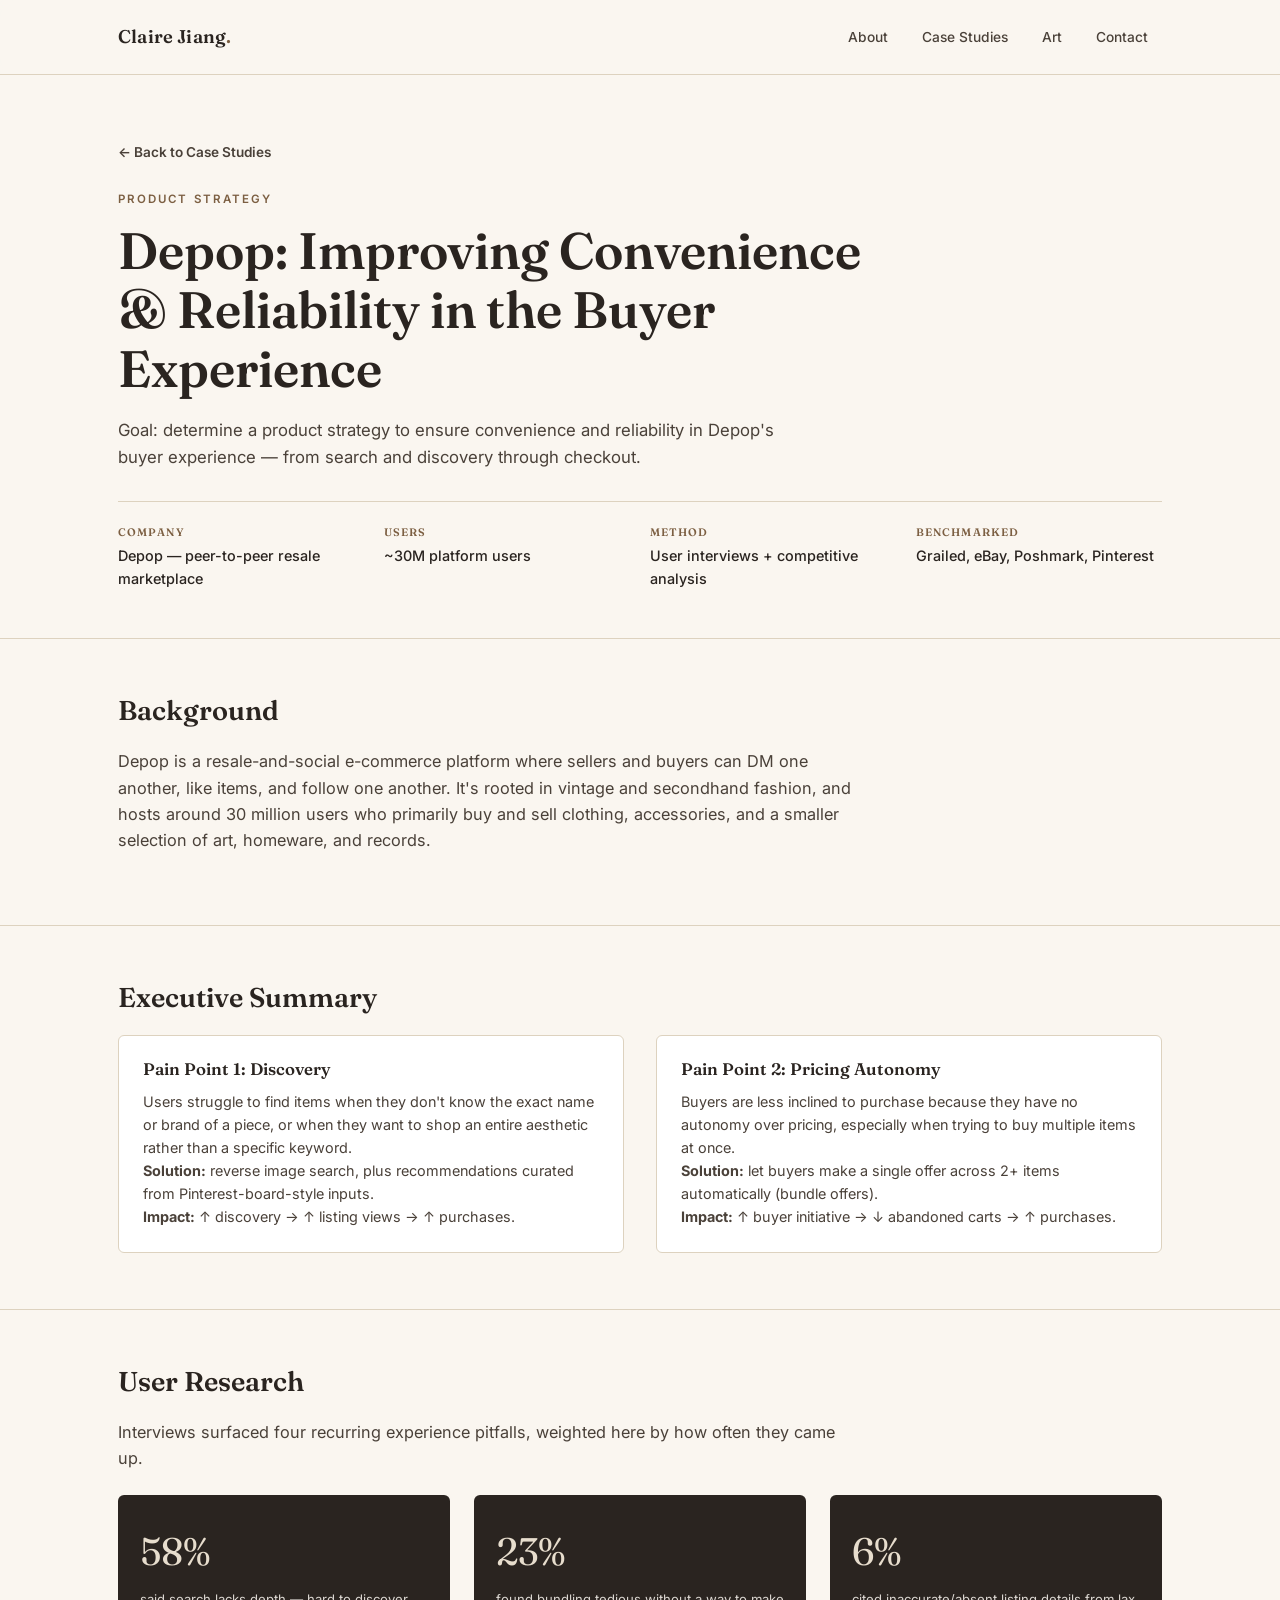
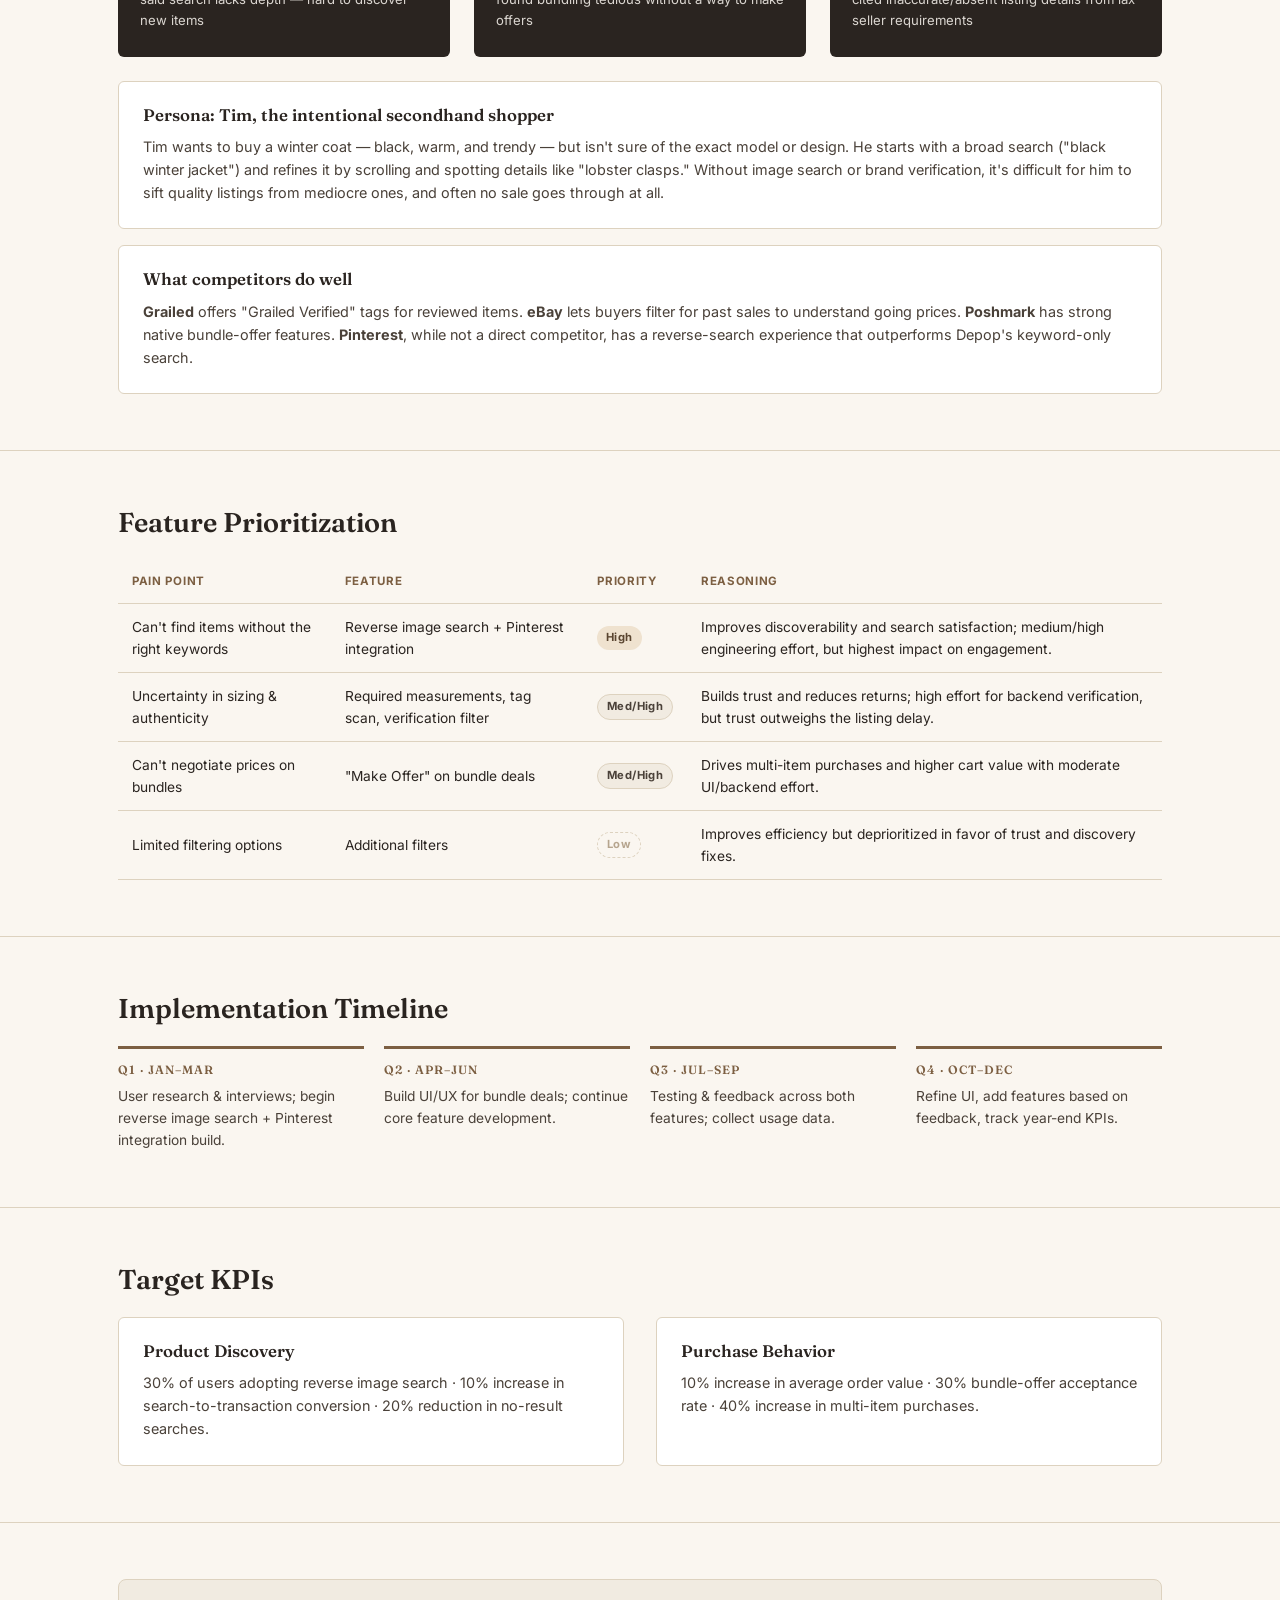
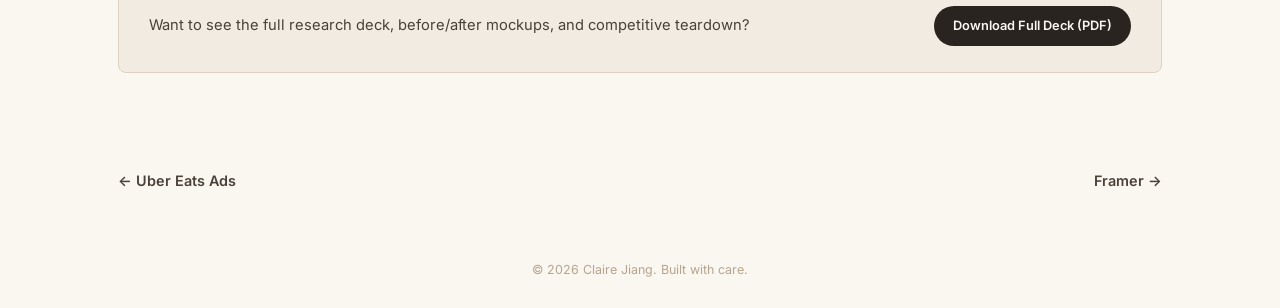
==== case-studies/depop.html @ b0964ae6 "Initial portfolio site Product/design portfolio with PM case studies (Uber Eats Ads, Depop, Framer, " ====
<!DOCTYPE html>
<html lang="en">
<head>
<meta charset="UTF-8" />
<meta name="viewport" content="width=device-width, initial-scale=1.0" />
<title>Depop — Claire Jiang</title>
<meta name="description" content="Case study: improving convenience and reliability in Depop's buyer experience." />
<link rel="preconnect" href="https://fonts.googleapis.com">
<link rel="preconnect" href="https://fonts.gstatic.com" crossorigin>
<link href="https://fonts.googleapis.com/css2?family=Fraunces:ital,opsz,wght@0,9..144,400;0,9..144,500;0,9..144,600;1,9..144,500&family=Inter:wght@400;500;600;700&display=swap" rel="stylesheet">
<link rel="stylesheet" href="../styles.css" />
</head>
<body>

<header class="site-header">
  <div class="nav-inner">
    <a class="brand" href="../index.html#top">Claire Jiang<span>.</span></a>
    <nav>
      <ul class="nav-links">
        <li><a href="../index.html#about">About</a></li>
        <li><a href="../index.html#case-studies">Case Studies</a></li>
        <li><a href="../index.html#art">Art</a></li>
        <li><a href="../index.html#contact">Contact</a></li>
      </ul>
    </nav>
    <button class="nav-toggle" aria-label="Toggle navigation"><span></span></button>
  </div>
</header>

<main>
  <section class="cs-hero">
    <div class="container">
      <a class="cs-back" href="../index.html#case-studies">&larr; Back to Case Studies</a>
      <p class="eyebrow">Product Strategy</p>
      <h1>Depop: Improving Convenience &amp; Reliability in the Buyer Experience</h1>
      <p class="subtitle">
        Goal: determine a product strategy to ensure convenience and reliability in Depop's
        buyer experience &mdash; from search and discovery through checkout.
      </p>
      <div class="cs-meta">
        <div>
          <h4>Company</h4>
          <p>Depop &mdash; peer-to-peer resale marketplace</p>
        </div>
        <div>
          <h4>Users</h4>
          <p>~30M platform users</p>
        </div>
        <div>
          <h4>Method</h4>
          <p>User interviews + competitive analysis</p>
        </div>
        <div>
          <h4>Benchmarked</h4>
          <p>Grailed, eBay, Poshmark, Pinterest</p>
        </div>
      </div>
    </div>
  </section>

  <section class="cs-section">
    <div class="container">
      <h2>Background</h2>
      <p class="lede">
        Depop is a resale-and-social e-commerce platform where sellers and buyers can DM one
        another, like items, and follow one another. It's rooted in vintage and secondhand
        fashion, and hosts around 30 million users who primarily buy and sell clothing,
        accessories, and a smaller selection of art, homeware, and records.
      </p>
    </div>
  </section>

  <section class="cs-section">
    <div class="container">
      <h2>Executive Summary</h2>
      <div class="cs-grid-2">
        <div class="cs-card">
          <h3>Pain Point 1: Discovery</h3>
          <p>
            Users struggle to find items when they don't know the exact name or brand of a
            piece, or when they want to shop an entire aesthetic rather than a specific keyword.
          </p>
          <p><strong>Solution:</strong> reverse image search, plus recommendations curated from Pinterest-board-style inputs.</p>
          <p><strong>Impact:</strong> &uarr; discovery &rarr; &uarr; listing views &rarr; &uarr; purchases.</p>
        </div>
        <div class="cs-card">
          <h3>Pain Point 2: Pricing Autonomy</h3>
          <p>
            Buyers are less inclined to purchase because they have no autonomy over pricing,
            especially when trying to buy multiple items at once.
          </p>
          <p><strong>Solution:</strong> let buyers make a single offer across 2+ items automatically (bundle offers).</p>
          <p><strong>Impact:</strong> &uarr; buyer initiative &rarr; &darr; abandoned carts &rarr; &uarr; purchases.</p>
        </div>
      </div>
    </div>
  </section>

  <section class="cs-section">
    <div class="container">
      <h2>User Research</h2>
      <p class="lede" style="margin-bottom: 24px;">Interviews surfaced four recurring experience pitfalls, weighted here by how often they came up.</p>
      <div class="cs-grid-3">
        <div class="cs-stat">
          <span class="num"><span data-count-to="64" data-suffix="%">0</span></span>
          <span class="label">said search lacks depth &mdash; hard to discover new items</span>
        </div>
        <div class="cs-stat">
          <span class="num"><span data-count-to="25" data-suffix="%">0</span></span>
          <span class="label">found bundling tedious without a way to make offers</span>
        </div>
        <div class="cs-stat">
          <span class="num"><span data-count-to="7" data-suffix="%">0</span></span>
          <span class="label">cited inaccurate/absent listing details from lax seller requirements</span>
        </div>
      </div>

      <div class="cs-card" style="margin-top:24px;">
        <h3>Persona: Tim, the intentional secondhand shopper</h3>
        <p>
          Tim wants to buy a winter coat &mdash; black, warm, and trendy &mdash; but isn't sure of
          the exact model or design. He starts with a broad search ("black winter jacket") and
          refines it by scrolling and spotting details like "lobster clasps." Without image search
          or brand verification, it's difficult for him to sift quality listings from mediocre
          ones, and often no sale goes through at all.
        </p>
      </div>

      <div class="cs-card" style="margin-top:16px;">
        <h3>What competitors do well</h3>
        <p>
          <strong>Grailed</strong> offers "Grailed Verified" tags for reviewed items.
          <strong>eBay</strong> lets buyers filter for past sales to understand going prices.
          <strong>Poshmark</strong> has strong native bundle-offer features.
          <strong>Pinterest</strong>, while not a direct competitor, has a reverse-search
          experience that outperforms Depop's keyword-only search.
        </p>
      </div>
    </div>
  </section>

  <section class="cs-section">
    <div class="container">
      <h2>Feature Prioritization</h2>
      <table class="cs-table">
        <thead>
          <tr><th>Pain Point</th><th>Feature</th><th>Priority</th><th>Reasoning</th></tr>
        </thead>
        <tbody>
          <tr>
            <td>Can't find items without the right keywords</td>
            <td>Reverse image search + Pinterest integration</td>
            <td><span class="priority-tag p0">High</span></td>
            <td>Improves discoverability and search satisfaction; medium/high engineering effort, but highest impact on engagement.</td>
          </tr>
          <tr>
            <td>Uncertainty in sizing &amp; authenticity</td>
            <td>Required measurements, tag scan, verification filter</td>
            <td><span class="priority-tag p1">Med/High</span></td>
            <td>Builds trust and reduces returns; high effort for backend verification, but trust outweighs the listing delay.</td>
          </tr>
          <tr>
            <td>Can't negotiate prices on bundles</td>
            <td>"Make Offer" on bundle deals</td>
            <td><span class="priority-tag p1">Med/High</span></td>
            <td>Drives multi-item purchases and higher cart value with moderate UI/backend effort.</td>
          </tr>
          <tr>
            <td>Limited filtering options</td>
            <td>Additional filters</td>
            <td><span class="priority-tag p2">Low</span></td>
            <td>Improves efficiency but deprioritized in favor of trust and discovery fixes.</td>
          </tr>
        </tbody>
      </table>
    </div>
  </section>

  <section class="cs-section">
    <div class="container">
      <h2>Implementation Timeline</h2>
      <div class="timeline">
        <div class="tl-step">
          <h4>Q1 &middot; Jan&ndash;Mar</h4>
          <p>User research &amp; interviews; begin reverse image search + Pinterest integration build.</p>
        </div>
        <div class="tl-step">
          <h4>Q2 &middot; Apr&ndash;Jun</h4>
          <p>Build UI/UX for bundle deals; continue core feature development.</p>
        </div>
        <div class="tl-step">
          <h4>Q3 &middot; Jul&ndash;Sep</h4>
          <p>Testing &amp; feedback across both features; collect usage data.</p>
        </div>
        <div class="tl-step">
          <h4>Q4 &middot; Oct&ndash;Dec</h4>
          <p>Refine UI, add features based on feedback, track year-end KPIs.</p>
        </div>
      </div>
    </div>
  </section>

  <section class="cs-section">
    <div class="container">
      <h2>Target KPIs</h2>
      <div class="cs-grid-2">
        <div class="cs-card">
          <h3>Product Discovery</h3>
          <p>30% of users adopting reverse image search &middot; 10% increase in search-to-transaction conversion &middot; 20% reduction in no-result searches.</p>
        </div>
        <div class="cs-card">
          <h3>Purchase Behavior</h3>
          <p>10% increase in average order value &middot; 30% bundle-offer acceptance rate &middot; 40% increase in multi-item purchases.</p>
        </div>
      </div>
    </div>
  </section>

  <section class="cs-section">
    <div class="container">
      <div class="cs-download">
        <p>Want to see the full research deck, before/after mockups, and competitive teardown?</p>
        <a class="btn btn-primary btn-sm" href="../assets/case-studies/depop-deck.pdf" target="_blank" rel="noopener">Download Full Deck (PDF)</a>
      </div>
    </div>
  </section>

  <div class="container">
    <div class="cs-nextprev">
      <a href="uber-eats.html">&larr; Uber Eats Ads</a>
      <a href="framer.html">Framer &rarr;</a>
    </div>
  </div>
</main>

<footer class="site-footer">
  <div class="container">&copy; <span id="year"></span> Claire Jiang. Built with care.</div>
</footer>

<button class="to-top" aria-label="Back to top">&uarr;</button>

<script>document.getElementById("year").textContent = new Date().getFullYear();</script>
<script src="../script.js"></script>
</body>
</html>
---- styles.css ----
/* ==========================================================================
   Claire Jiang — Portfolio
   Palette: warm neutrals — ink, bone, beige, taupe, walnut
   ========================================================================== */

:root {
  --ink: #2a2420;
  --ink-soft: #4a4139;
  --bone: #faf6f0;
  --bone-dim: #f1ebe1;
  --beige: #e7ddcd;
  --taupe: #b6a58e;
  --walnut: #7c5f42;
  --walnut-dark: #5a4530;
  --line: #ddd2bf;
  --white: #ffffff;

  --font-display: "Fraunces", "Georgia", serif;
  --font-body: "Inter", -apple-system, BlinkMacSystemFont, "Segoe UI", sans-serif;

  --max-width: 1100px;
  --radius: 2px;
  --shadow-soft: 0 1px 2px rgba(42, 36, 32, 0.04), 0 8px 24px rgba(42, 36, 32, 0.06);
  --shadow-lift: 0 4px 8px rgba(42, 36, 32, 0.06), 0 16px 40px rgba(42, 36, 32, 0.1);

  --ease: cubic-bezier(0.22, 1, 0.36, 1);
}

* {
  box-sizing: border-box;
}

html {
  scroll-behavior: smooth;
}

body {
  margin: 0;
  font-family: var(--font-body);
  color: var(--ink);
  background: var(--bone);
  -webkit-font-smoothing: antialiased;
  line-height: 1.6;
}

img {
  max-width: 100%;
  display: block;
}

a {
  color: inherit;
  text-decoration: none;
}

.container {
  max-width: var(--max-width);
  margin: 0 auto;
  padding: 0 28px;
}

h1, h2, h3, h4 {
  font-family: var(--font-display);
  font-weight: 600;
  line-height: 1.15;
  margin: 0;
  color: var(--ink);
}

p {
  margin: 0 0 1em;
}

.eyebrow {
  font-family: var(--font-body);
  font-size: 0.72rem;
  letter-spacing: 0.18em;
  text-transform: uppercase;
  color: var(--walnut);
  font-weight: 600;
}

.section-head {
  display: flex;
  align-items: flex-end;
  justify-content: space-between;
  gap: 24px;
  margin-bottom: 40px;
  flex-wrap: wrap;
}

.section-head h2 {
  font-size: clamp(1.8rem, 3vw, 2.4rem);
  margin-top: 8px;
}

.section-note {
  max-width: 360px;
  color: var(--ink-soft);
  font-size: 0.95rem;
  margin: 8px 0 0;
}

section {
  padding: 96px 0;
  border-bottom: 1px solid var(--line);
}

section:last-of-type {
  border-bottom: none;
}

/* ---------- Reveal-on-scroll ---------- */
.reveal {
  opacity: 0;
  transform: translateY(18px);
  transition: opacity 0.7s var(--ease), transform 0.7s var(--ease);
}

.reveal.is-visible {
  opacity: 1;
  transform: translateY(0);
}

/* ---------- Nav ---------- */
.site-header {
  position: sticky;
  top: 0;
  z-index: 100;
  background: rgba(250, 246, 240, 0.86);
  backdrop-filter: saturate(140%) blur(10px);
  border-bottom: 1px solid var(--line);
  transition: box-shadow 0.3s var(--ease);
}

.site-header.is-scrolled {
  box-shadow: var(--shadow-soft);
}

.nav-inner {
  display: flex;
  align-items: center;
  justify-content: space-between;
  padding: 18px 28px;
  max-width: var(--max-width);
  margin: 0 auto;
}

.brand {
  font-family: var(--font-display);
  font-size: 1.15rem;
  font-weight: 600;
  letter-spacing: 0.01em;
}

.brand span {
  color: var(--walnut);
}

.nav-links {
  display: flex;
  gap: 6px;
  list-style: none;
  margin: 0;
  padding: 0;
}

.nav-links a {
  display: inline-block;
  padding: 8px 14px;
  font-size: 0.86rem;
  font-weight: 500;
  color: var(--ink-soft);
  border-radius: 999px;
  transition: color 0.25s var(--ease), background 0.25s var(--ease);
}

.nav-links a:hover {
  color: var(--ink);
  background: var(--bone-dim);
}

.nav-links a.active {
  color: var(--ink);
  background: var(--beige);
}

.nav-toggle {
  display: none;
  background: none;
  border: 1px solid var(--line);
  border-radius: 6px;
  width: 40px;
  height: 36px;
  cursor: pointer;
  position: relative;
}

.nav-toggle span,
.nav-toggle::before,
.nav-toggle::after {
  content: "";
  position: absolute;
  left: 9px;
  right: 9px;
  height: 1.5px;
  background: var(--ink);
  transition: transform 0.25s var(--ease), opacity 0.25s var(--ease);
}

.nav-toggle span { top: 17px; }
.nav-toggle::before { top: 11px; }
.nav-toggle::after { top: 23px; }

.nav-toggle.is-open::before { transform: translateY(6px) rotate(45deg); }
.nav-toggle.is-open::after { transform: translateY(-6px) rotate(-45deg); }
.nav-toggle.is-open span { opacity: 0; }

/* ---------- Hero ---------- */
.hero {
  padding: 120px 0 90px;
  border-bottom: 1px solid var(--line);
  position: relative;
  overflow: hidden;
}

.hero-grid {
  display: grid;
  grid-template-columns: 1.3fr 0.9fr;
  gap: 56px;
  align-items: center;
}

.hero h1 {
  font-size: clamp(2.6rem, 5.4vw, 4.2rem);
  margin: 14px 0 22px;
}

.hero h1 .accent {
  color: var(--walnut);
  font-style: italic;
}

.hero-lede {
  font-size: 1.12rem;
  color: var(--ink-soft);
  max-width: 46ch;
  margin-bottom: 32px;
}

.btn-row {
  display: flex;
  gap: 14px;
  flex-wrap: wrap;
}

.btn {
  display: inline-flex;
  align-items: center;
  gap: 8px;
  padding: 13px 24px;
  border-radius: 999px;
  font-size: 0.9rem;
  font-weight: 600;
  border: 1px solid transparent;
  cursor: pointer;
  transition: transform 0.25s var(--ease), background 0.25s var(--ease), color 0.25s var(--ease), border-color 0.25s var(--ease);
}

.btn:hover {
  transform: translateY(-2px);
}

.btn-primary {
  background: var(--ink);
  color: var(--bone);
}

.btn-primary:hover {
  background: var(--walnut-dark);
}

.btn-ghost {
  background: transparent;
  border-color: var(--ink);
  color: var(--ink);
}

.btn-ghost:hover {
  background: var(--ink);
  color: var(--bone);
}

.btn-sm {
  padding: 9px 18px;
  font-size: 0.8rem;
}

.hero-visual {
  position: relative;
  aspect-ratio: 4 / 5;
  border-radius: 4px;
  background:
    radial-gradient(circle at 30% 20%, rgba(124, 95, 66, 0.16), transparent 55%),
    linear-gradient(155deg, var(--beige) 0%, var(--bone-dim) 55%, var(--bone) 100%);
  border: 1px solid var(--line);
  overflow: hidden;
  display: flex;
  align-items: center;
  justify-content: center;
}

.hero-visual .rings {
  position: absolute;
  inset: 0;
}

.hero-visual .rings circle {
  fill: none;
  stroke: var(--walnut);
  stroke-opacity: 0.28;
  transform-origin: center;
}

.hero-visual .monogram {
  font-family: var(--font-display);
  font-size: 5.5rem;
  color: var(--ink);
  opacity: 0.9;
  position: relative;
  z-index: 1;
}

.hero-tags {
  position: absolute;
  bottom: 20px;
  left: 20px;
  right: 20px;
  display: flex;
  flex-wrap: wrap;
  gap: 8px;
  z-index: 2;
}

.hero-tags span {
  background: var(--white);
  border: 1px solid var(--line);
  padding: 6px 12px;
  border-radius: 999px;
  font-size: 0.72rem;
  letter-spacing: 0.04em;
  color: var(--ink-soft);
  box-shadow: var(--shadow-soft);
}

.scroll-cue {
  margin-top: 64px;
  display: flex;
  align-items: center;
  gap: 10px;
  color: var(--taupe);
  font-size: 0.78rem;
  letter-spacing: 0.1em;
  text-transform: uppercase;
}

.scroll-cue .line {
  width: 40px;
  height: 1px;
  background: var(--taupe);
  position: relative;
  overflow: hidden;
}

.scroll-cue .line::after {
  content: "";
  position: absolute;
  left: -40%;
  top: 0;
  width: 40%;
  height: 100%;
  background: var(--walnut);
  animation: slideRight 2.2s var(--ease) infinite;
}

@keyframes slideRight {
  0% { left: -40%; }
  100% { left: 100%; }
}

/* ---------- About ---------- */
.about-grid {
  display: grid;
  grid-template-columns: 1fr 1fr;
  gap: 60px;
  align-items: start;
}

.about-copy p {
  font-size: 1.05rem;
  color: var(--ink-soft);
}

.stat-row {
  display: grid;
  grid-template-columns: repeat(3, 1fr);
  gap: 20px;
  margin-top: 32px;
}

.stat-card {
  border: 1px solid var(--line);
  background: var(--white);
  padding: 20px 18px;
  border-radius: 4px;
}

.stat-card .num {
  font-family: var(--font-display);
  font-size: 1.8rem;
  color: var(--walnut);
  display: block;
}

.stat-card .label {
  font-size: 0.78rem;
  color: var(--ink-soft);
  margin-top: 4px;
  display: block;
}

.interests {
  display: flex;
  flex-wrap: wrap;
  gap: 10px;
  margin-top: 28px;
}

.interests span {
  border: 1px solid var(--line);
  padding: 7px 14px;
  border-radius: 999px;
  font-size: 0.82rem;
  color: var(--ink-soft);
  background: var(--bone-dim);
}

.skills-panel {
  background: var(--white);
  border: 1px solid var(--line);
  border-radius: 6px;
  padding: 32px;
  box-shadow: var(--shadow-soft);
}

.skills-panel h3 {
  font-size: 1.1rem;
  margin-bottom: 20px;
}

.skill-group {
  margin-bottom: 22px;
}

.skill-group:last-child {
  margin-bottom: 0;
}

.skill-group h4 {
  font-size: 0.72rem;
  letter-spacing: 0.12em;
  text-transform: uppercase;
  color: var(--walnut);
  margin-bottom: 10px;
}

.chip-row {
  display: flex;
  flex-wrap: wrap;
  gap: 8px;
}

.chip {
  font-size: 0.8rem;
  padding: 6px 12px;
  border-radius: 999px;
  background: var(--bone-dim);
  color: var(--ink-soft);
  border: 1px solid var(--line);
  transition: background 0.25s var(--ease), color 0.25s var(--ease), border-color 0.25s var(--ease);
}

.chip:hover {
  background: var(--ink);
  color: var(--bone);
  border-color: var(--ink);
}

/* ---------- Case Studies ---------- */
.project-grid {
  display: grid;
  grid-template-columns: repeat(2, 1fr);
  gap: 28px;
}

.project-card {
  background: var(--white);
  border: 1px solid var(--line);
  border-radius: 6px;
  overflow: hidden;
  display: flex;
  flex-direction: column;
  transition: transform 0.35s var(--ease), box-shadow 0.35s var(--ease), border-color 0.35s var(--ease);
  position: relative;
}

.project-card:hover {
  transform: translateY(-6px);
  box-shadow: var(--shadow-lift);
  border-color: var(--taupe);
}

.project-thumb {
  height: 150px;
  position: relative;
  overflow: hidden;
  background: linear-gradient(135deg, var(--beige), var(--bone-dim));
  display: flex;
  align-items: center;
  justify-content: center;
}

.project-thumb::before {
  content: "";
  position: absolute;
  inset: 0;
  background: repeating-linear-gradient(120deg, rgba(124,95,66,0.06) 0px, rgba(124,95,66,0.06) 1px, transparent 1px, transparent 22px);
}

.project-thumb .mark {
  font-family: var(--font-display);
  font-size: 2.4rem;
  color: var(--walnut);
  opacity: 0.55;
  position: relative;
  z-index: 1;
  transition: transform 0.4s var(--ease);
}

.project-card:hover .project-thumb .mark {
  transform: scale(1.08) rotate(-2deg);
}

.project-body {
  padding: 24px 26px 26px;
  display: flex;
  flex-direction: column;
  flex: 1;
}

.project-tags {
  display: flex;
  gap: 6px;
  flex-wrap: wrap;
  margin-bottom: 12px;
}

.project-tags span {
  font-size: 0.68rem;
  letter-spacing: 0.06em;
  text-transform: uppercase;
  color: var(--walnut);
  background: var(--bone-dim);
  border: 1px solid var(--line);
  padding: 4px 9px;
  border-radius: 999px;
}

.project-body h3 {
  font-size: 1.28rem;
  margin-bottom: 10px;
}

.project-body .role {
  font-size: 0.82rem;
  color: var(--taupe);
  margin-bottom: 10px;
  font-weight: 600;
}

.project-body p.desc {
  color: var(--ink-soft);
  font-size: 0.92rem;
  flex: 1;
}

.project-link {
  margin-top: 16px;
  font-size: 0.86rem;
  font-weight: 600;
  display: inline-flex;
  align-items: center;
  gap: 6px;
  color: var(--ink);
}

.project-link .arrow {
  transition: transform 0.25s var(--ease);
}

.project-card:hover .project-link .arrow {
  transform: translateX(4px);
}

/* ---------- Art ---------- */
.art-filters {
  display: flex;
  gap: 8px;
  flex-wrap: wrap;
}

.filter-btn {
  padding: 8px 16px;
  border-radius: 999px;
  border: 1px solid var(--line);
  background: var(--white);
  font-size: 0.82rem;
  font-weight: 600;
  color: var(--ink-soft);
  cursor: pointer;
  transition: background 0.25s var(--ease), color 0.25s var(--ease), border-color 0.25s var(--ease);
}

.filter-btn:hover {
  border-color: var(--walnut);
}

.filter-btn.active {
  background: var(--ink);
  color: var(--bone);
  border-color: var(--ink);
}

.art-masonry {
  columns: 3 260px;
  column-gap: 20px;
  margin-top: 36px;
}

.art-tile {
  break-inside: avoid;
  margin-bottom: 20px;
  border-radius: 6px;
  overflow: hidden;
  border: 1px solid var(--line);
  background: var(--white);
  cursor: pointer;
  transition: transform 0.35s var(--ease), box-shadow 0.35s var(--ease);
  display: block;
  width: 100%;
  position: relative;
}

.art-tile:hover {
  transform: translateY(-4px);
  box-shadow: var(--shadow-lift);
}

.art-tile img {
  width: 100%;
  height: auto;
  display: block;
}

.art-tile figcaption {
  padding: 12px 14px;
  font-size: 0.8rem;
  color: var(--ink-soft);
  display: flex;
  justify-content: space-between;
  align-items: center;
  gap: 8px;
}

.art-tile figcaption .cat {
  font-size: 0.66rem;
  letter-spacing: 0.06em;
  text-transform: uppercase;
  color: var(--walnut);
}

.art-tile.is-hidden {
  display: none;
}

.art-tile.placeholder {
  border-style: dashed;
}

.art-note {
  margin-top: 28px;
  font-size: 0.82rem;
  color: var(--taupe);
  border-top: 1px dashed var(--line);
  padding-top: 18px;
}

/* Lightbox */
.lightbox {
  position: fixed;
  inset: 0;
  background: rgba(26, 22, 18, 0.92);
  display: flex;
  align-items: center;
  justify-content: center;
  z-index: 1000;
  opacity: 0;
  visibility: hidden;
  transition: opacity 0.3s var(--ease);
  padding: 40px;
}

.lightbox.is-open {
  opacity: 1;
  visibility: visible;
}

.lightbox img {
  max-width: min(900px, 90vw);
  max-height: 82vh;
  border-radius: 4px;
  box-shadow: 0 30px 80px rgba(0,0,0,0.5);
  transform: scale(0.96);
  transition: transform 0.3s var(--ease);
}

.lightbox.is-open img {
  transform: scale(1);
}

.lightbox-caption {
  position: absolute;
  bottom: 36px;
  left: 0;
  right: 0;
  text-align: center;
  color: var(--bone-dim);
  font-size: 0.85rem;
  letter-spacing: 0.03em;
}

.lightbox-close,
.lightbox-nav {
  position: absolute;
  background: rgba(250, 246, 240, 0.12);
  border: 1px solid rgba(250, 246, 240, 0.3);
  color: var(--bone);
  border-radius: 999px;
  width: 44px;
  height: 44px;
  display: flex;
  align-items: center;
  justify-content: center;
  cursor: pointer;
  font-size: 1.1rem;
  transition: background 0.25s var(--ease);
}

.lightbox-close:hover,
.lightbox-nav:hover {
  background: rgba(250, 246, 240, 0.24);
}

.lightbox-close {
  top: 28px;
  right: 28px;
}

.lightbox-nav.prev { left: 28px; top: 50%; transform: translateY(-50%); }
.lightbox-nav.next { right: 28px; top: 50%; transform: translateY(-50%); }

/* ---------- Contact ---------- */
.contact-wrap {
  display: flex;
  justify-content: space-between;
  align-items: flex-end;
  gap: 40px;
  flex-wrap: wrap;
}

.contact-copy h2 {
  font-size: clamp(1.8rem, 3.4vw, 2.6rem);
  margin-bottom: 14px;
}

.contact-copy p {
  color: var(--ink-soft);
  max-width: 44ch;
}

.contact-links {
  display: flex;
  gap: 14px;
  flex-wrap: wrap;
}

.contact-links a {
  display: inline-flex;
  align-items: center;
  gap: 8px;
  padding: 12px 20px;
  border: 1px solid var(--line);
  border-radius: 999px;
  font-size: 0.86rem;
  font-weight: 600;
  background: var(--white);
  transition: transform 0.25s var(--ease), background 0.25s var(--ease), color 0.25s var(--ease);
}

.contact-links a:hover {
  background: var(--ink);
  color: var(--bone);
  transform: translateY(-2px);
}

footer.site-footer {
  padding: 28px 0;
  text-align: center;
  font-size: 0.78rem;
  color: var(--taupe);
}

/* ---------- Back to top ---------- */
.to-top {
  position: fixed;
  right: 24px;
  bottom: 24px;
  width: 46px;
  height: 46px;
  border-radius: 50%;
  background: var(--ink);
  color: var(--bone);
  display: flex;
  align-items: center;
  justify-content: center;
  cursor: pointer;
  opacity: 0;
  visibility: hidden;
  transform: translateY(10px);
  transition: opacity 0.3s var(--ease), transform 0.3s var(--ease), visibility 0.3s;
  z-index: 90;
  border: none;
  font-size: 1.1rem;
  box-shadow: var(--shadow-lift);
}

.to-top.is-visible {
  opacity: 1;
  visibility: visible;
  transform: translateY(0);
}

/* ---------- Case study detail pages ---------- */
.cs-hero {
  padding: 64px 0 48px;
  border-bottom: 1px solid var(--line);
}

.cs-back {
  display: inline-flex;
  align-items: center;
  gap: 6px;
  font-size: 0.85rem;
  color: var(--ink-soft);
  margin-bottom: 26px;
  font-weight: 600;
}

.cs-back:hover {
  color: var(--walnut);
}

.cs-hero h1 {
  font-size: clamp(2.1rem, 4.4vw, 3.2rem);
  margin: 14px 0 18px;
  max-width: 22ch;
}

.cs-hero .subtitle {
  font-size: 1.05rem;
  color: var(--ink-soft);
  max-width: 60ch;
  margin-bottom: 30px;
}

.cs-meta {
  display: grid;
  grid-template-columns: repeat(4, 1fr);
  gap: 20px;
  border-top: 1px solid var(--line);
  padding-top: 24px;
}

.cs-meta div h4 {
  font-size: 0.68rem;
  letter-spacing: 0.1em;
  text-transform: uppercase;
  color: var(--walnut);
  margin-bottom: 6px;
}

.cs-meta div p {
  margin: 0;
  font-size: 0.9rem;
  color: var(--ink);
  font-weight: 500;
}

.cs-section {
  padding: 56px 0;
  border-bottom: 1px solid var(--line);
}

.cs-section:last-of-type {
  border-bottom: none;
}

.cs-section h2 {
  font-size: 1.7rem;
  margin-bottom: 22px;
}

.cs-section .lede {
  font-size: 1.02rem;
  color: var(--ink-soft);
  max-width: 74ch;
}

.cs-grid-2 {
  display: grid;
  grid-template-columns: 1fr 1fr;
  gap: 32px;
}

.cs-grid-3 {
  display: grid;
  grid-template-columns: repeat(3, 1fr);
  gap: 24px;
}

.cs-card {
  background: var(--white);
  border: 1px solid var(--line);
  border-radius: 6px;
  padding: 24px;
}

.cs-card h3 {
  font-size: 1.05rem;
  margin-bottom: 10px;
}

.cs-card p {
  font-size: 0.9rem;
  color: var(--ink-soft);
  margin-bottom: 0;
}

.cs-stat {
  background: var(--ink);
  color: var(--bone);
  border-radius: 6px;
  padding: 26px 22px;
}

.cs-stat .num {
  font-family: var(--font-display);
  font-size: 2.4rem;
  display: block;
  color: var(--beige);
}

.cs-stat .label {
  font-size: 0.82rem;
  opacity: 0.85;
  margin-top: 6px;
  display: block;
}

.quote-block {
  border-left: 3px solid var(--walnut);
  padding: 4px 0 4px 22px;
  font-family: var(--font-display);
  font-style: italic;
  font-size: 1.1rem;
  color: var(--ink);
  margin: 18px 0;
}

.quote-block cite {
  display: block;
  margin-top: 8px;
  font-family: var(--font-body);
  font-style: normal;
  font-size: 0.78rem;
  color: var(--taupe);
}

.list-check {
  list-style: none;
  margin: 0;
  padding: 0;
  display: flex;
  flex-direction: column;
  gap: 14px;
}

.list-check li {
  display: flex;
  gap: 12px;
  align-items: flex-start;
  font-size: 0.95rem;
  color: var(--ink-soft);
}

.list-check li::before {
  content: "";
  flex: none;
  width: 8px;
  height: 8px;
  border-radius: 50%;
  background: var(--walnut);
  margin-top: 7px;
}

table.cs-table {
  width: 100%;
  border-collapse: collapse;
  font-size: 0.86rem;
}

table.cs-table th,
table.cs-table td {
  text-align: left;
  padding: 12px 14px;
  border-bottom: 1px solid var(--line);
}

table.cs-table th {
  color: var(--walnut);
  font-size: 0.72rem;
  letter-spacing: 0.06em;
  text-transform: uppercase;
}

.priority-tag {
  display: inline-block;
  padding: 3px 9px;
  border-radius: 999px;
  font-size: 0.7rem;
  font-weight: 700;
  letter-spacing: 0.03em;
}

.priority-tag.p0 { background: #efe2cf; color: var(--walnut-dark); }
.priority-tag.p1 { background: var(--bone-dim); color: var(--ink-soft); border: 1px solid var(--line); }
.priority-tag.p2 { background: transparent; color: var(--taupe); border: 1px dashed var(--line); }

.timeline {
  display: grid;
  grid-template-columns: repeat(4, 1fr);
  gap: 20px;
}

.timeline .tl-step {
  border-top: 3px solid var(--walnut);
  padding-top: 14px;
}

.timeline .tl-step h4 {
  font-size: 0.75rem;
  letter-spacing: 0.08em;
  text-transform: uppercase;
  color: var(--walnut);
  margin-bottom: 8px;
}

.timeline .tl-step p {
  font-size: 0.86rem;
  color: var(--ink-soft);
  margin: 0;
}

.cs-download {
  display: flex;
  align-items: center;
  justify-content: space-between;
  gap: 20px;
  flex-wrap: wrap;
  background: var(--bone-dim);
  border: 1px solid var(--line);
  border-radius: 8px;
  padding: 26px 30px;
}

.cs-download p {
  margin: 0;
  font-size: 0.92rem;
  color: var(--ink-soft);
}

.cs-nextprev {
  display: flex;
  justify-content: space-between;
  padding: 40px 0;
}

.cs-nextprev a {
  font-size: 0.9rem;
  font-weight: 600;
  color: var(--ink-soft);
}

.cs-nextprev a:hover {
  color: var(--walnut);
}

/* ---------- Responsive ---------- */
@media (max-width: 900px) {
  .hero-grid,
  .about-grid,
  .cs-grid-2 {
    grid-template-columns: 1fr;
  }

  .project-grid {
    grid-template-columns: 1fr;
  }

  .cs-grid-3 {
    grid-template-columns: 1fr 1fr;
  }

  .stat-row {
    grid-template-columns: 1fr 1fr;
  }

  .cs-meta {
    grid-template-columns: 1fr 1fr;
  }

  .timeline {
    grid-template-columns: 1fr 1fr;
  }

  .art-masonry {
    columns: 2 220px;
  }
}

@media (max-width: 700px) {
  .nav-links {
    position: fixed;
    top: 68px;
    left: 0;
    right: 0;
    background: var(--bone);
    border-bottom: 1px solid var(--line);
    flex-direction: column;
    gap: 0;
    padding: 10px 20px 20px;
    transform: translateY(-12px);
    opacity: 0;
    visibility: hidden;
    transition: opacity 0.25s var(--ease), transform 0.25s var(--ease), visibility 0.25s;
  }

  .nav-links.is-open {
    transform: translateY(0);
    opacity: 1;
    visibility: visible;
    box-shadow: var(--shadow-lift);
  }

  .nav-links a {
    display: block;
    padding: 12px 6px;
    border-radius: 0;
    border-bottom: 1px solid var(--line);
  }

  .nav-toggle {
    display: block;
  }

  section {
    padding: 64px 0;
  }

  .cs-grid-3,
  .cs-meta,
  .timeline,
  .stat-row {
    grid-template-columns: 1fr 1fr;
  }

  .art-masonry {
    columns: 1 100%;
  }

  .contact-wrap {
    align-items: flex-start;
  }
}
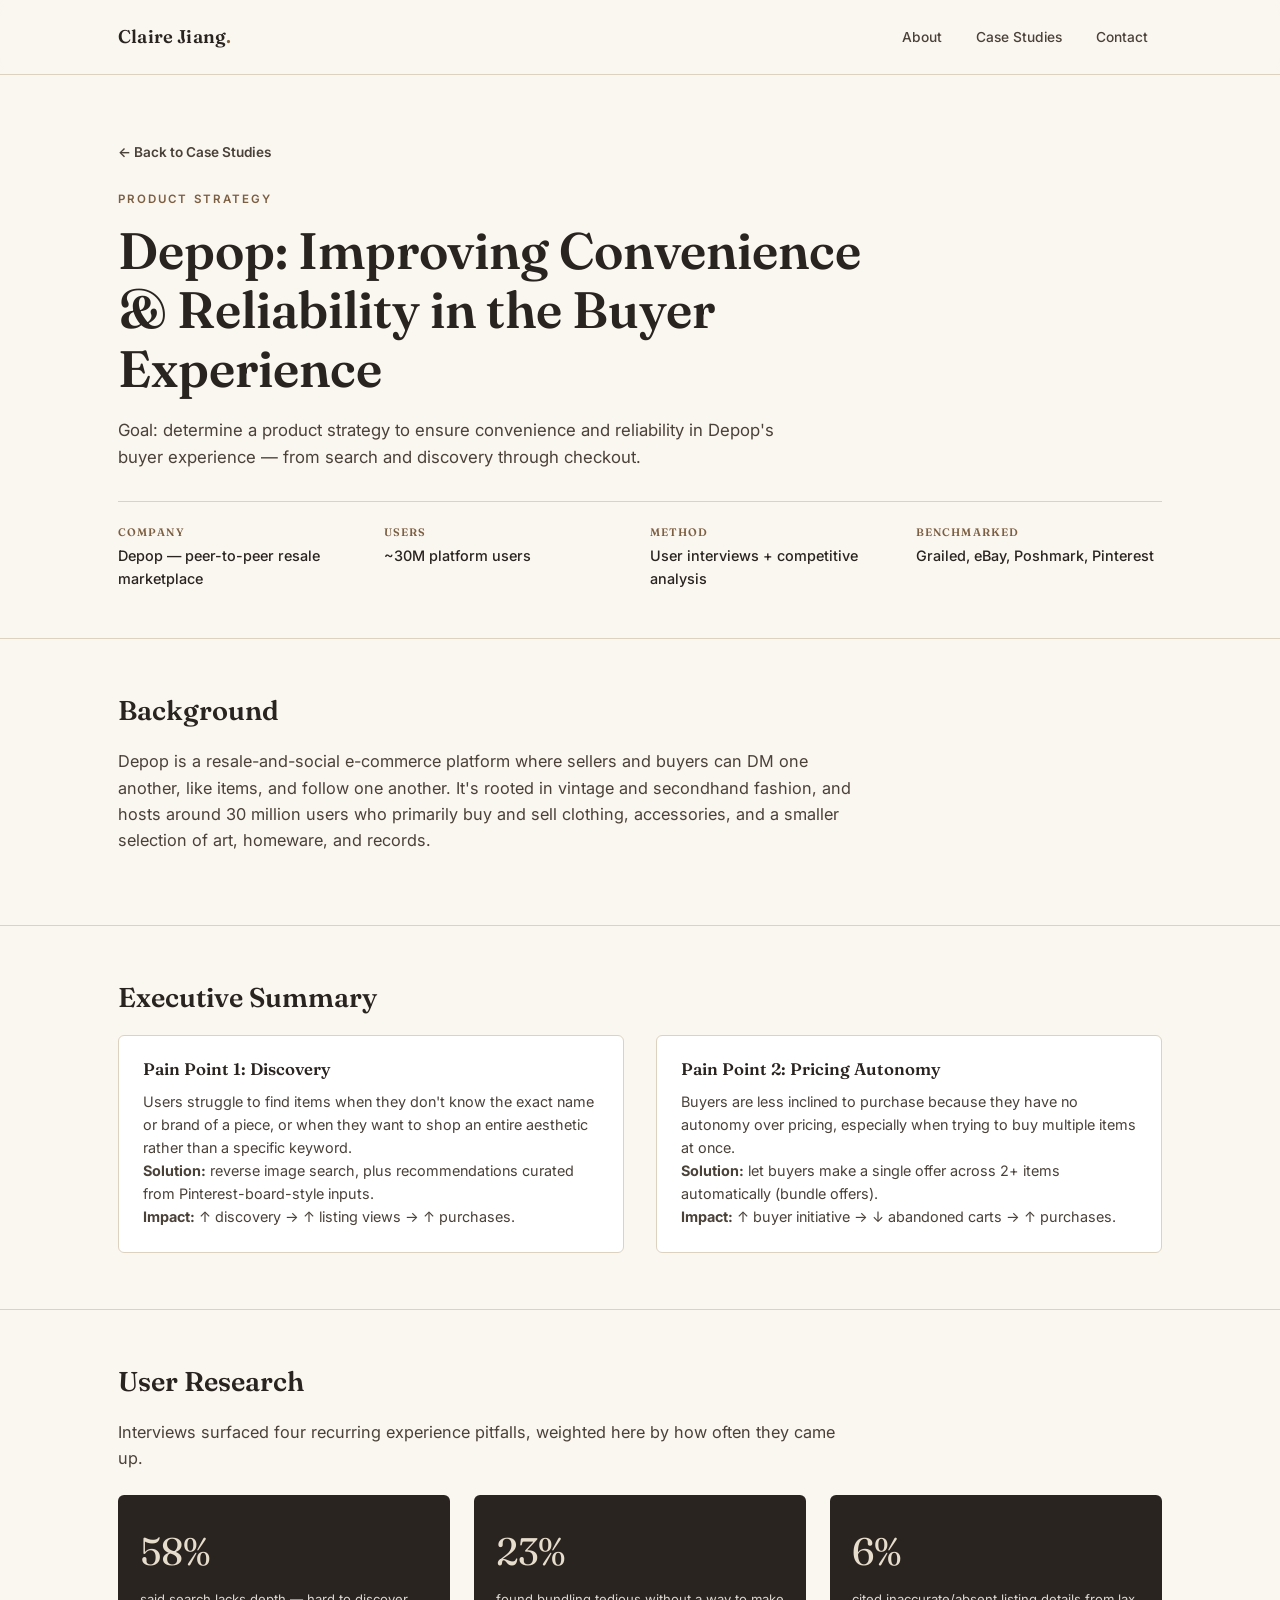
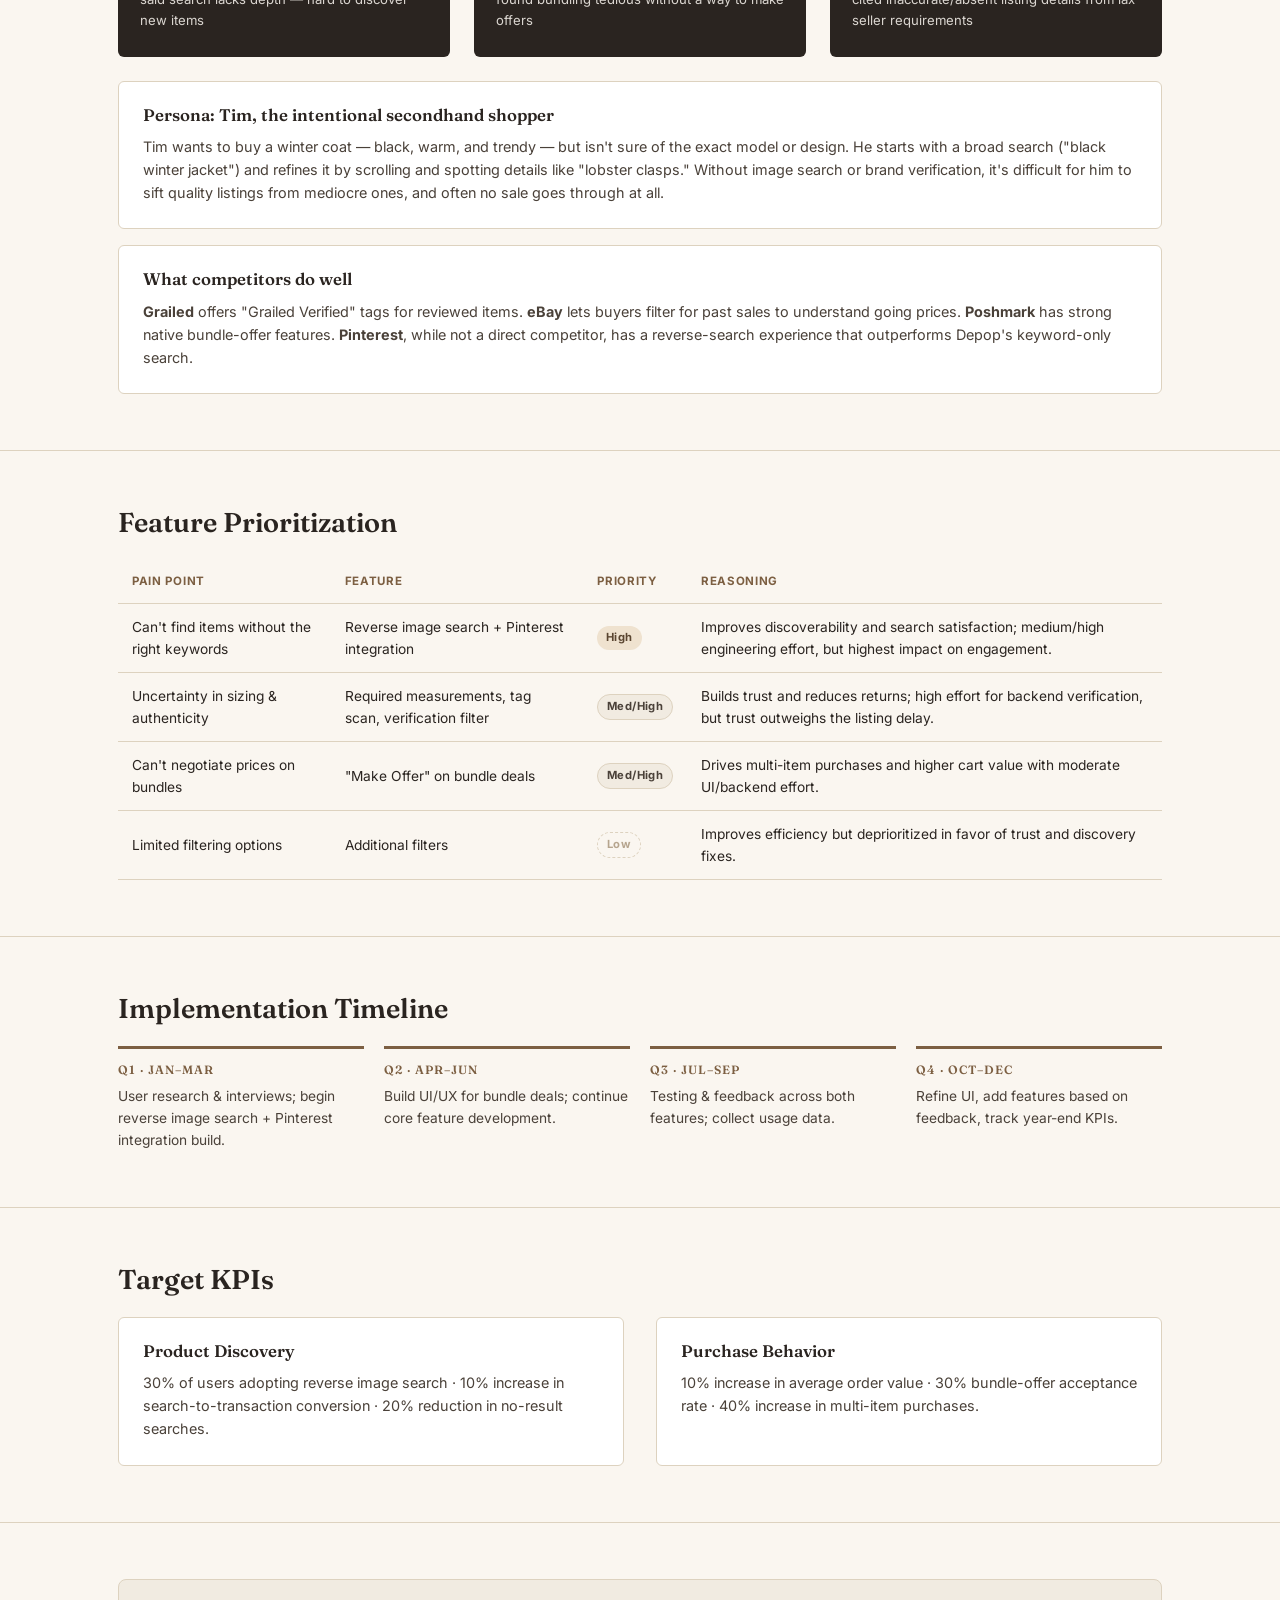
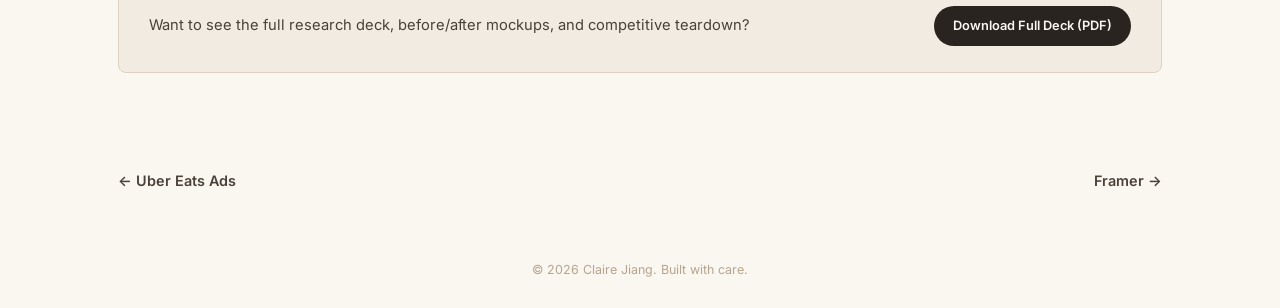
==== commit 33fe703a: "Remove Art section Drop the art gallery (nav link, hero CTA, section, placeholder assets, lightbox/f" ====
--- a/case-studies/depop.html
+++ b/case-studies/depop.html
@@ -19,7 +19,6 @@
       <ul class="nav-links">
         <li><a href="../index.html#about">About</a></li>
         <li><a href="../index.html#case-studies">Case Studies</a></li>
-        <li><a href="../index.html#art">Art</a></li>
         <li><a href="../index.html#contact">Contact</a></li>
       </ul>
     </nav>
--- a/styles.css
+++ b/styles.css
@@ -612,173 +612,6 @@
   transform: translateX(4px);
 }
 
-/* ---------- Art ---------- */
-.art-filters {
-  display: flex;
-  gap: 8px;
-  flex-wrap: wrap;
-}
-
-.filter-btn {
-  padding: 8px 16px;
-  border-radius: 999px;
-  border: 1px solid var(--line);
-  background: var(--white);
-  font-size: 0.82rem;
-  font-weight: 600;
-  color: var(--ink-soft);
-  cursor: pointer;
-  transition: background 0.25s var(--ease), color 0.25s var(--ease), border-color 0.25s var(--ease);
-}
-
-.filter-btn:hover {
-  border-color: var(--walnut);
-}
-
-.filter-btn.active {
-  background: var(--ink);
-  color: var(--bone);
-  border-color: var(--ink);
-}
-
-.art-masonry {
-  columns: 3 260px;
-  column-gap: 20px;
-  margin-top: 36px;
-}
-
-.art-tile {
-  break-inside: avoid;
-  margin-bottom: 20px;
-  border-radius: 6px;
-  overflow: hidden;
-  border: 1px solid var(--line);
-  background: var(--white);
-  cursor: pointer;
-  transition: transform 0.35s var(--ease), box-shadow 0.35s var(--ease);
-  display: block;
-  width: 100%;
-  position: relative;
-}
-
-.art-tile:hover {
-  transform: translateY(-4px);
-  box-shadow: var(--shadow-lift);
-}
-
-.art-tile img {
-  width: 100%;
-  height: auto;
-  display: block;
-}
-
-.art-tile figcaption {
-  padding: 12px 14px;
-  font-size: 0.8rem;
-  color: var(--ink-soft);
-  display: flex;
-  justify-content: space-between;
-  align-items: center;
-  gap: 8px;
-}
-
-.art-tile figcaption .cat {
-  font-size: 0.66rem;
-  letter-spacing: 0.06em;
-  text-transform: uppercase;
-  color: var(--walnut);
-}
-
-.art-tile.is-hidden {
-  display: none;
-}
-
-.art-tile.placeholder {
-  border-style: dashed;
-}
-
-.art-note {
-  margin-top: 28px;
-  font-size: 0.82rem;
-  color: var(--taupe);
-  border-top: 1px dashed var(--line);
-  padding-top: 18px;
-}
-
-/* Lightbox */
-.lightbox {
-  position: fixed;
-  inset: 0;
-  background: rgba(26, 22, 18, 0.92);
-  display: flex;
-  align-items: center;
-  justify-content: center;
-  z-index: 1000;
-  opacity: 0;
-  visibility: hidden;
-  transition: opacity 0.3s var(--ease);
-  padding: 40px;
-}
-
-.lightbox.is-open {
-  opacity: 1;
-  visibility: visible;
-}
-
-.lightbox img {
-  max-width: min(900px, 90vw);
-  max-height: 82vh;
-  border-radius: 4px;
-  box-shadow: 0 30px 80px rgba(0,0,0,0.5);
-  transform: scale(0.96);
-  transition: transform 0.3s var(--ease);
-}
-
-.lightbox.is-open img {
-  transform: scale(1);
-}
-
-.lightbox-caption {
-  position: absolute;
-  bottom: 36px;
-  left: 0;
-  right: 0;
-  text-align: center;
-  color: var(--bone-dim);
-  font-size: 0.85rem;
-  letter-spacing: 0.03em;
-}
-
-.lightbox-close,
-.lightbox-nav {
-  position: absolute;
-  background: rgba(250, 246, 240, 0.12);
-  border: 1px solid rgba(250, 246, 240, 0.3);
-  color: var(--bone);
-  border-radius: 999px;
-  width: 44px;
-  height: 44px;
-  display: flex;
-  align-items: center;
-  justify-content: center;
-  cursor: pointer;
-  font-size: 1.1rem;
-  transition: background 0.25s var(--ease);
-}
-
-.lightbox-close:hover,
-.lightbox-nav:hover {
-  background: rgba(250, 246, 240, 0.24);
-}
-
-.lightbox-close {
-  top: 28px;
-  right: 28px;
-}
-
-.lightbox-nav.prev { left: 28px; top: 50%; transform: translateY(-50%); }
-.lightbox-nav.next { right: 28px; top: 50%; transform: translateY(-50%); }
-
 /* ---------- Contact ---------- */
 .contact-wrap {
   display: flex;
@@ -1151,10 +984,6 @@
 
   .timeline {
     grid-template-columns: 1fr 1fr;
-  }
-
-  .art-masonry {
-    columns: 2 220px;
   }
 }
 
@@ -1204,10 +1033,6 @@
     grid-template-columns: 1fr 1fr;
   }
 
-  .art-masonry {
-    columns: 1 100%;
-  }
-
   .contact-wrap {
     align-items: flex-start;
   }
